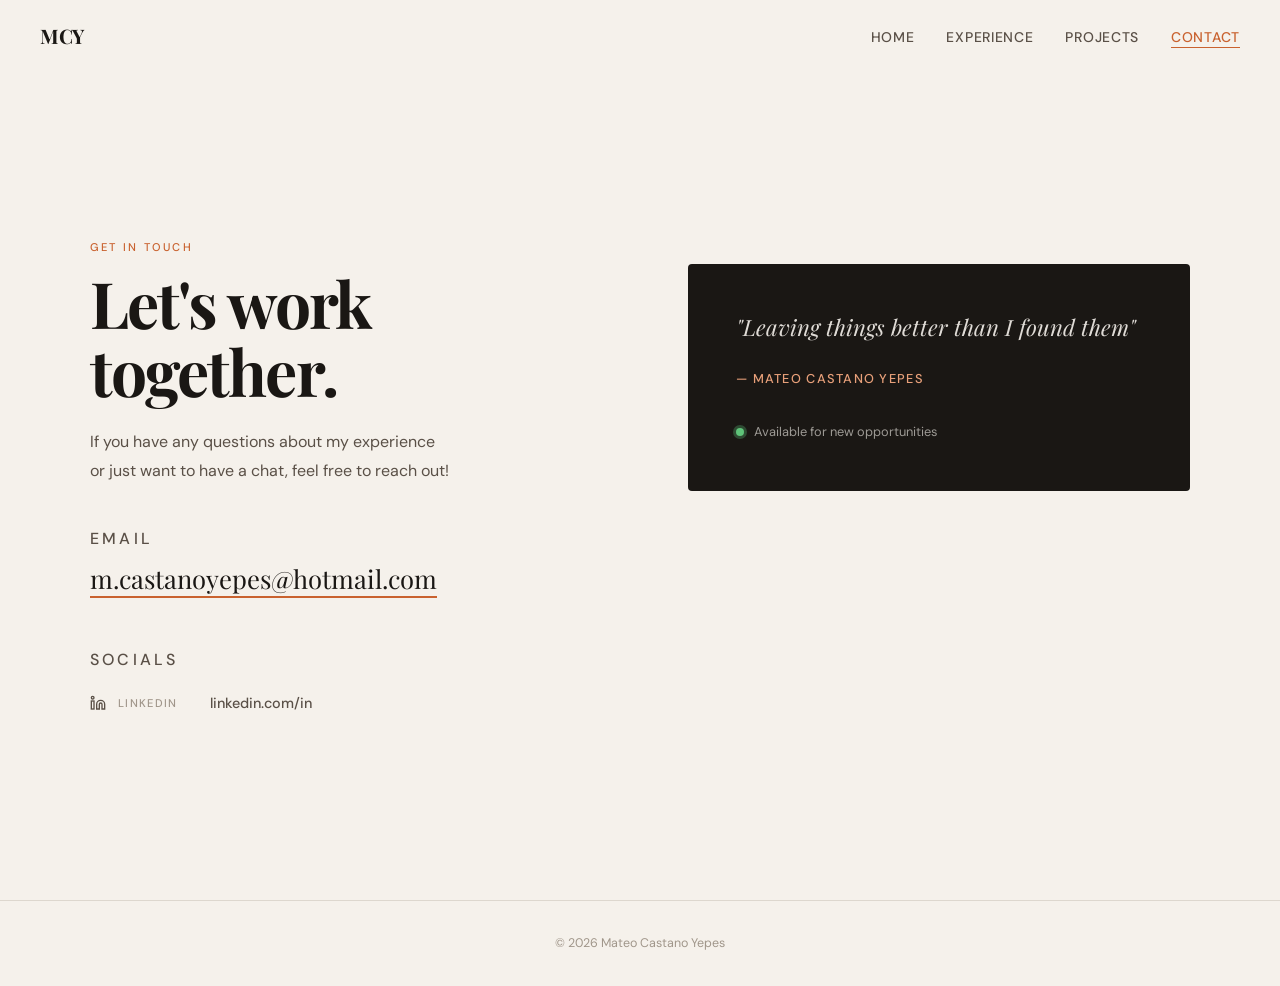
==== pages/contact.html @ e4598192 "Add files via upload" ====
<!DOCTYPE html>
<html lang="en">
<head>
  <meta charset="UTF-8" />
  <meta name="viewport" content="width=device-width, initial-scale=1.0" />
  <title>Contact</title>
  <link rel="stylesheet" href="../assets/css/style.css" />
  <style>
    .contact-wrap {
      min-height: 100vh;
      display: flex;
      align-items: center;
      padding: 8rem 2rem 5rem;
    }
    .contact-inner {
      max-width: var(--max-w);
      margin: 0 auto;
      display: grid;
      grid-template-columns: 1fr 1fr;
      gap: 6rem;
      align-items: start;
      width: 100%;
    }
    .contact-left h1 {
      font-family: var(--font-display);
      font-size: clamp(2.5rem, 5vw, 4.5rem);
      font-weight: 700;
      letter-spacing: -0.03em;
      line-height: 1.05;
      margin-bottom: 1.5rem;
    }
    .contact-left p {
      font-size: 1rem;
      color: var(--ink-mid);
      line-height: 1.8;
      max-width: 360px;
    }
    .email-block {
      margin-top: 2.5rem;
    }
    .email-label {
      font-size: 0.7rem;
      font-weight: 500;
      letter-spacing: 0.2em;
      text-transform: uppercase;
      color: var(--ink-light);
      margin-bottom: 0.4rem;
    }
    .email-link {
      font-family: var(--font-display);
      font-size: clamp(1.1rem, 2.5vw, 1.6rem);
      font-weight: 400;
      color: var(--ink);
      border-bottom: 2px solid var(--accent);
      transition: color var(--transition);
      display: inline-block;
      line-height: 1.4;
    }
    .email-link:hover { color: var(--accent); }

    .socials-block {
      margin-top: 3rem;
    }
    .socials-label {
      font-size: 0.7rem;
      font-weight: 500;
      letter-spacing: 0.2em;
      text-transform: uppercase;
      color: var(--ink-light);
      margin-bottom: 1rem;
    }
    .socials-list {
      display: flex;
      flex-direction: column;
      gap: 0.75rem;
    }
    .social-link {
      display: flex;
      align-items: center;
      gap: 0.75rem;
      font-size: 0.875rem;
      font-weight: 500;
      color: var(--ink-mid);
      transition: color var(--transition);
    }
    .social-link:hover { color: var(--accent); }
    .social-link svg { width: 16px; height: 16px; flex-shrink: 0; }
    .social-name {
      font-size: 0.7rem;
      letter-spacing: 0.12em;
      text-transform: uppercase;
      width: 80px;
      color: var(--ink-light);
    }
    .social-handle {
      font-size: 0.9rem;
    }

    /* Right side decorative */
    .contact-right {
      padding-top: 2rem;
    }
    .contact-card {
      background: var(--ink);
      color: var(--cream);
      border-radius: var(--radius);
      padding: 3rem;
    }
    .contact-card-quote {
      font-family: var(--font-display);
      font-size: 1.4rem;
      font-weight: 400;
      font-style: italic;
      line-height: 1.4;
      margin-bottom: 1.5rem;
      color: rgba(245,241,235,0.9);
    }
    .contact-card-name {
      font-size: 0.8rem;
      font-weight: 500;
      letter-spacing: 0.1em;
      text-transform: uppercase;
      color: var(--accent-light);
    }
    .availability {
      display: flex;
      align-items: center;
      gap: 0.6rem;
      margin-top: 2rem;
      font-size: 0.8rem;
      color: rgba(245,241,235,0.6);
    }
    .dot {
      width: 8px;
      height: 8px;
      border-radius: 50%;
      background: #5fc47a;
      box-shadow: 0 0 0 3px rgba(95,196,122,0.3);
      animation: pulse 2s infinite;
    }
    @keyframes pulse {
      0%, 100% { box-shadow: 0 0 0 3px rgba(95,196,122,0.3); }
      50% { box-shadow: 0 0 0 6px rgba(95,196,122,0.1); }
    }

    @media (max-width: 750px) {
      .contact-inner { grid-template-columns: 1fr; gap: 3rem; }
      .contact-right { display: none; }
    }
  </style>
</head>
<body>

<nav>
  <a class="nav-logo" id="nav-name" href="../index.html">AR</a>
  <ul class="nav-links">
    <li><a href="../index.html">Home</a></li>
    <li><a href="experience.html">Experience</a></li>
    <li><a href="projects.html">Projects</a></li>
    <li><a href="contact.html">Contact</a></li>
  </ul>
</nav>

<div class="contact-wrap">
  <div class="contact-inner">
    <div class="contact-left reveal">
      <span class="section-label">Get in touch</span>
      <h1 id="contact-heading"></h1>
      <p id="contact-subtext"></p>

      <div class="email-block" id="email-block"></div>
      <div class="socials-block" id="socials-block"></div>
    </div>

    <div class="contact-right reveal" style="transition-delay:200ms">
      <div class="contact-card">
        <p class="contact-card-quote" id="card-tagline">"Good things are built by people who care."</p>
        <p class="contact-card-name" id="card-name"></p>
        <div class="availability">
          <span class="dot"></span>
          <span>Available for new opportunities</span>
        </div>
      </div>
    </div>
  </div>
</div>

<footer>
  <span id="footer-text"></span>
</footer>

<script src="../config.js"></script>
<script>
  document.getElementById('nav-name').textContent = PORTFOLIO.name.split(' ').map(w=>w[0]).join('');
  document.getElementById('footer-text').textContent = `© ${new Date().getFullYear()} ${PORTFOLIO.name}`;
  document.getElementById('contact-heading').textContent = PORTFOLIO.contactHeading;
  document.getElementById('contact-subtext').textContent = PORTFOLIO.contactSubtext;
  document.getElementById('card-tagline').textContent = `"${PORTFOLIO.tagline}"`;
  document.getElementById('card-name').textContent = `— ${PORTFOLIO.name}`;

  // Email
  if (PORTFOLIO.social.email) {
    document.getElementById('email-block').innerHTML = `
      <p class="email-label">Email</p>
      <a class="email-link" href="mailto:${PORTFOLIO.social.email}">${PORTFOLIO.social.email}</a>
    `;
  }

  // Social icons
  const icons = {
    github:    `<svg viewBox="0 0 24 24" fill="none" stroke="currentColor" stroke-width="2"><path d="M9 19c-5 1.5-5-2.5-7-3m14 6v-3.87a3.37 3.37 0 0 0-.94-2.61c3.14-.35 6.44-1.54 6.44-7A5.44 5.44 0 0 0 20 4.77 5.07 5.07 0 0 0 19.91 1S18.73.65 16 2.48a13.38 13.38 0 0 0-7 0C6.27.65 5.09 1 5.09 1A5.07 5.07 0 0 0 5 4.77a5.44 5.44 0 0 0-1.5 3.78c0 5.42 3.3 6.61 6.44 7A3.37 3.37 0 0 0 9 18.13V22"/></svg>`,
    linkedin:  `<svg viewBox="0 0 24 24" fill="none" stroke="currentColor" stroke-width="2"><path d="M16 8a6 6 0 0 1 6 6v7h-4v-7a2 2 0 0 0-2-2 2 2 0 0 0-2 2v7h-4v-7a6 6 0 0 1 6-6z"/><rect x="2" y="9" width="4" height="12"/><circle cx="4" cy="4" r="2"/></svg>`,
    twitter:   `<svg viewBox="0 0 24 24" fill="none" stroke="currentColor" stroke-width="2"><path d="M23 3a10.9 10.9 0 0 1-3.14 1.53 4.48 4.48 0 0 0-7.86 3v1A10.66 10.66 0 0 1 3 4s-4 9 5 13a11.64 11.64 0 0 1-7 2c9 5 20 0 20-11.5a4.5 4.5 0 0 0-.08-.83A7.72 7.72 0 0 0 23 3z"/></svg>`,
    instagram: `<svg viewBox="0 0 24 24" fill="none" stroke="currentColor" stroke-width="2"><rect x="2" y="2" width="20" height="20" rx="5" ry="5"/><path d="M16 11.37A4 4 0 1 1 12.63 8 4 4 0 0 1 16 11.37z"/><line x1="17.5" y1="6.5" x2="17.51" y2="6.5"/></svg>`,
    dribbble:  `<svg viewBox="0 0 24 24" fill="none" stroke="currentColor" stroke-width="2"><circle cx="12" cy="12" r="10"/><path d="M8.56 2.75c4.37 6.03 6.02 9.42 8.03 17.72m2.54-15.38c-3.72 4.35-8.94 5.66-16.88 5.85m19.5 1.9c-3.5-.93-6.63-.82-8.94 0-2.58.92-5.01 2.86-7.44 6.32"/></svg>`,
  };

  const socialsBlock = document.getElementById('socials-block');
  const socialEntries = Object.entries(PORTFOLIO.social).filter(([k,v]) => k !== 'email' && v);

  if (socialEntries.length) {
    socialsBlock.innerHTML = `
      <p class="socials-label">Socials</p>
      <div class="socials-list">
        ${socialEntries.map(([k,v]) => `
          <a class="social-link" href="${v}" target="_blank" rel="noopener">
            ${icons[k] || ''}
            <span class="social-name">${k.charAt(0).toUpperCase()+k.slice(1)}</span>
            <span class="social-handle">${v.replace(/https?:\/\/(www\.)?/, '').split('/').slice(0,2).join('/')}</span>
          </a>`).join('')}
      </div>`;
  }
</script>
<script src="../assets/js/main.js"></script>
</body>
</html>
---- assets/css/style.css ----
/* ============================================================
   PORTFOLIO — Global Styles
   Aesthetic: Refined editorial / ink-on-cream
   ============================================================ */

@import url('https://fonts.googleapis.com/css2?family=Playfair+Display:ital,wght@0,400;0,700;1,400&family=DM+Sans:wght@300;400;500&display=swap');

/* ---------- Tokens ---------- */
:root {
  --cream:   #f5f1eb;
  --ink:     #1a1714;
  --ink-mid: #5a5047;
  --ink-light: #a0968a;
  --accent:  #c9622f;
  --accent-light: #e8a07a;
  --white:   #ffffff;
  --border:  #ddd7ce;
  --card-bg: #faf7f3;

  --font-display: 'Playfair Display', Georgia, serif;
  --font-body:    'DM Sans', system-ui, sans-serif;

  --max-w: 1100px;
  --radius: 4px;
  --transition: 0.3s cubic-bezier(0.4, 0, 0.2, 1);
}

/* ---------- Reset ---------- */
*, *::before, *::after { box-sizing: border-box; margin: 0; padding: 0; }
html { scroll-behavior: smooth; }
body {
  background: var(--cream);
  color: var(--ink);
  font-family: var(--font-body);
  font-size: 16px;
  line-height: 1.7;
  -webkit-font-smoothing: antialiased;
}
img { display: block; max-width: 100%; }
a { color: inherit; text-decoration: none; }
ul { list-style: none; }

/* ---------- Nav ---------- */
nav {
  position: fixed;
  top: 0; left: 0; right: 0;
  z-index: 100;
  display: flex;
  align-items: center;
  justify-content: space-between;
  padding: 1.2rem 2.5rem;
  background: transparent;
  transition: background var(--transition), box-shadow var(--transition);
}
nav.scrolled {
  background: rgba(245, 241, 235, 0.95);
  backdrop-filter: blur(8px);
  box-shadow: 0 1px 0 var(--border);
}
.nav-logo {
  font-family: var(--font-display);
  font-size: 1.25rem;
  font-weight: 700;
  letter-spacing: -0.02em;
  color: var(--ink);
}
.nav-links {
  display: flex;
  gap: 2rem;
  align-items: center;
}
.nav-links a {
  font-size: 0.875rem;
  font-weight: 500;
  letter-spacing: 0.05em;
  text-transform: uppercase;
  color: var(--ink-mid);
  transition: color var(--transition);
  position: relative;
}
.nav-links a::after {
  content: '';
  position: absolute;
  bottom: -2px; left: 0;
  width: 0; height: 1px;
  background: var(--accent);
  transition: width var(--transition);
}
.nav-links a:hover { color: var(--accent); }
.nav-links a:hover::after { width: 100%; }
.nav-links a.active { color: var(--accent); }
.nav-links a.active::after { width: 100%; }

/* ---------- Shared Layout ---------- */
.container {
  max-width: var(--max-w);
  margin: 0 auto;
  padding: 0 2rem;
}

/* ---------- Section Labels ---------- */
.section-label {
  display: inline-block;
  font-size: 0.7rem;
  font-weight: 500;
  letter-spacing: 0.2em;
  text-transform: uppercase;
  color: var(--accent);
  margin-bottom: 0.75rem;
}

/* ---------- Fade-in on scroll ---------- */
.reveal {
  opacity: 0;
  transform: translateY(28px);
  transition: opacity 0.7s ease, transform 0.7s ease;
}
.reveal.visible {
  opacity: 1;
  transform: none;
}

/* ---------- Tags ---------- */
.tags {
  display: flex;
  flex-wrap: wrap;
  gap: 0.5rem;
  margin-top: 0.75rem;
}
.tag {
  font-size: 0.72rem;
  font-weight: 500;
  letter-spacing: 0.05em;
  text-transform: uppercase;
  padding: 0.25rem 0.65rem;
  border: 1px solid var(--border);
  border-radius: 2px;
  color: var(--ink-mid);
  background: var(--white);
}

/* ---------- Back link (detail pages) ---------- */
.back-link {
  display: inline-flex;
  align-items: center;
  gap: 0.4rem;
  font-size: 0.8rem;
  font-weight: 500;
  letter-spacing: 0.08em;
  text-transform: uppercase;
  color: var(--ink-mid);
  transition: color var(--transition);
  margin-bottom: 3rem;
}
.back-link:hover { color: var(--accent); }
.back-link svg { width: 14px; height: 14px; }

/* ---------- Footer ---------- */
footer {
  border-top: 1px solid var(--border);
  padding: 2rem;
  text-align: center;
  font-size: 0.78rem;
  color: var(--ink-light);
}

/* ---------- Responsive ---------- */
@media (max-width: 700px) {
  nav { padding: 1rem 1.2rem; }
  .nav-links { gap: 1rem; }
  .container { padding: 0 1.2rem; }
}
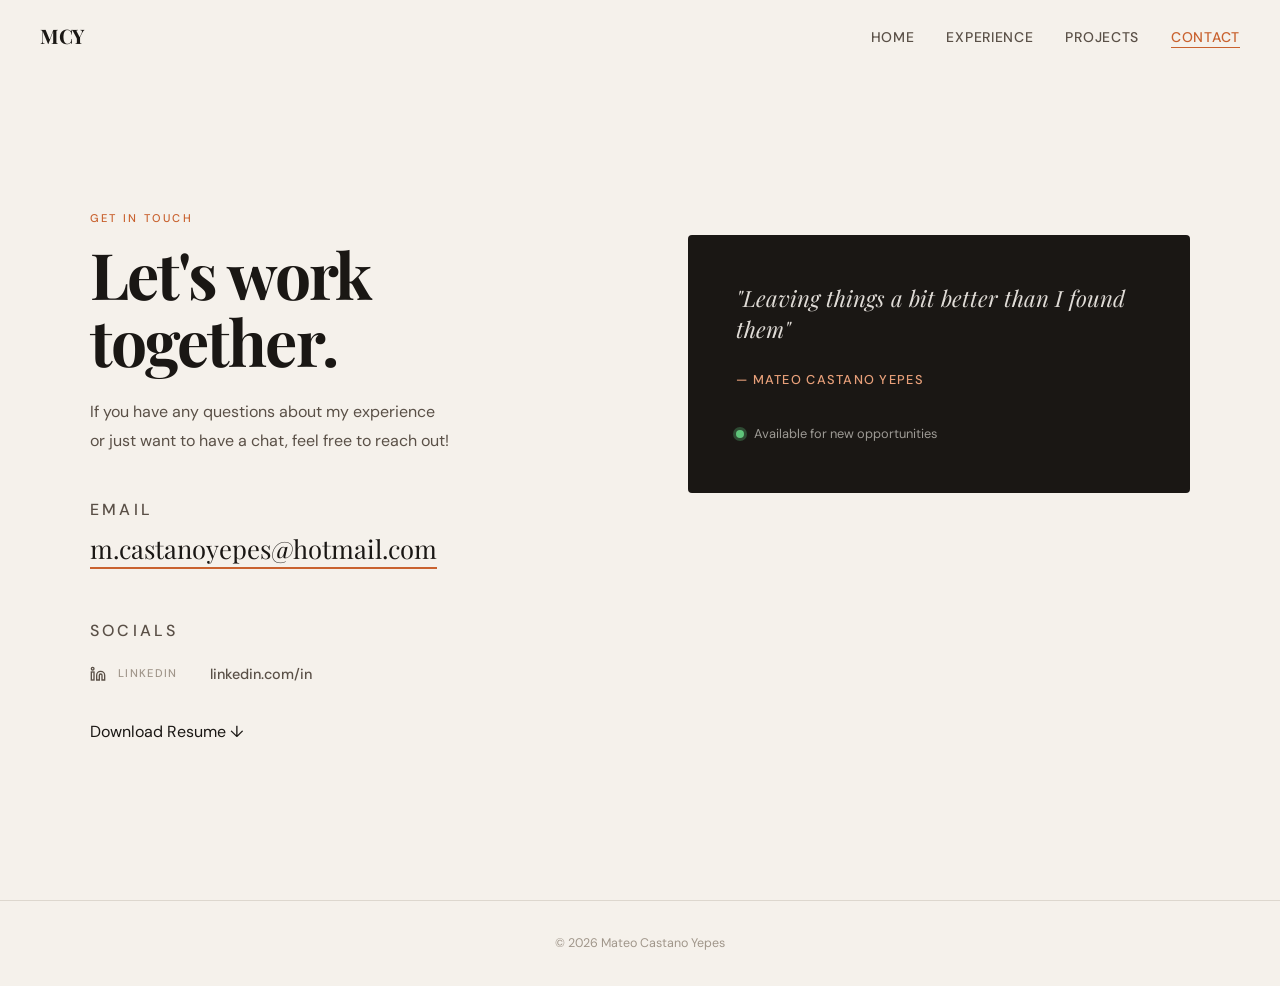
==== commit 2b4320c8: "Add files via upload" ====
--- a/pages/contact.html
+++ b/pages/contact.html
@@ -170,6 +170,9 @@
 
       <div class="email-block" id="email-block"></div>
       <div class="socials-block" id="socials-block"></div>
+      <a class="ext-link" href="../assets/resume.pdf" download style="margin-top:2rem; display:inline-flex;">
+      Download Resume ↓
+      </a>
     </div>
 
     <div class="contact-right reveal" style="transition-delay:200ms">
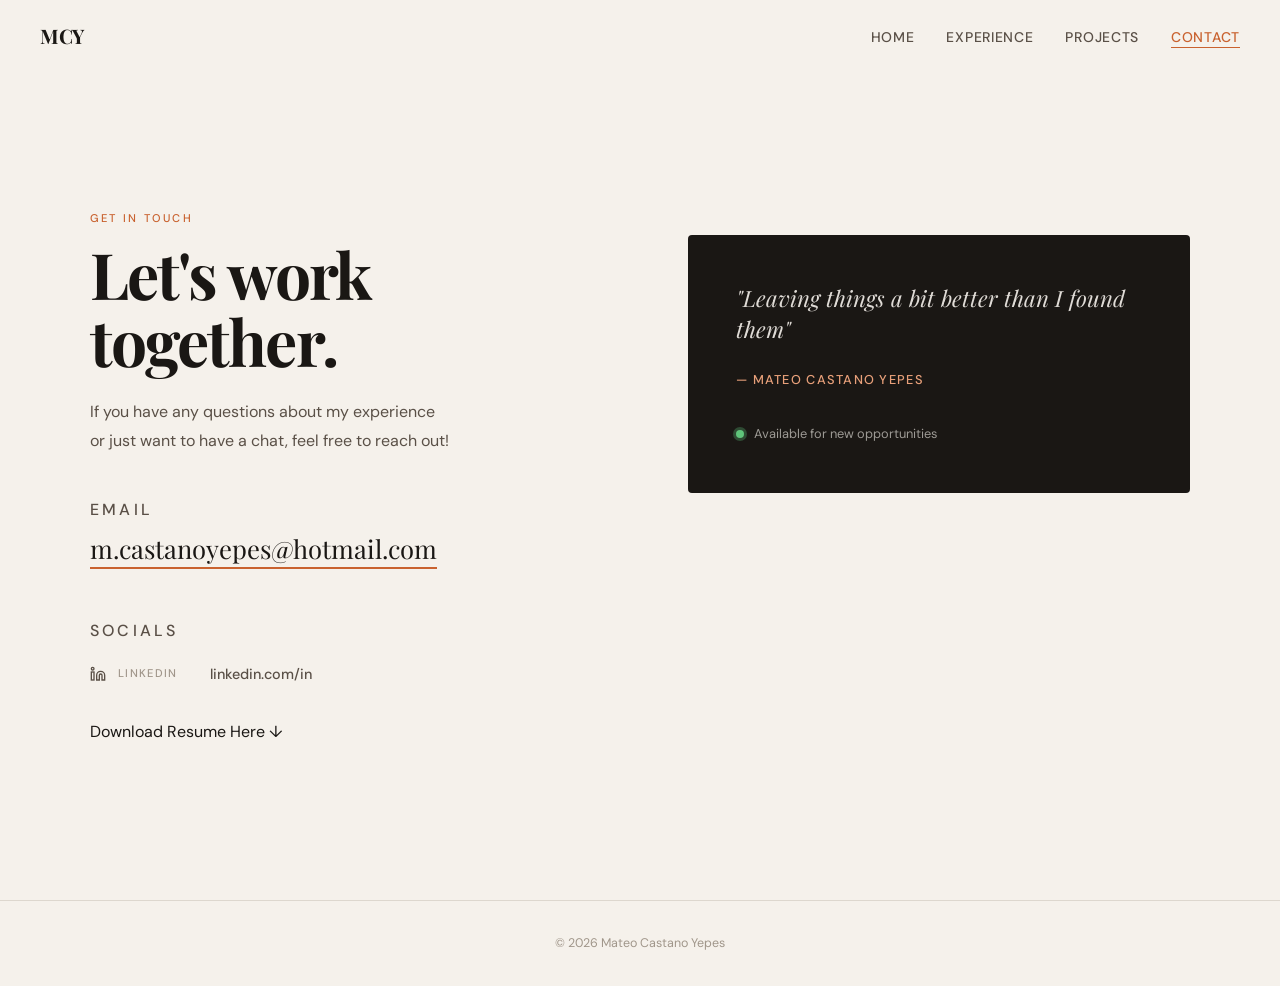
==== commit 1845216e: "Update contact.html" ====
--- a/pages/contact.html
+++ b/pages/contact.html
@@ -170,8 +170,8 @@
 
       <div class="email-block" id="email-block"></div>
       <div class="socials-block" id="socials-block"></div>
-      <a class="ext-link" href="../assets/resume.pdf" download style="margin-top:2rem; display:inline-flex;">
-      Download Resume ↓
+      <a class="ext-link" href="../assets/Mateo_CY_Resume_0812.pdf" download style="margin-top:2rem; display:inline-flex;">
+      Download Resume Here ↓
       </a>
     </div>
 
